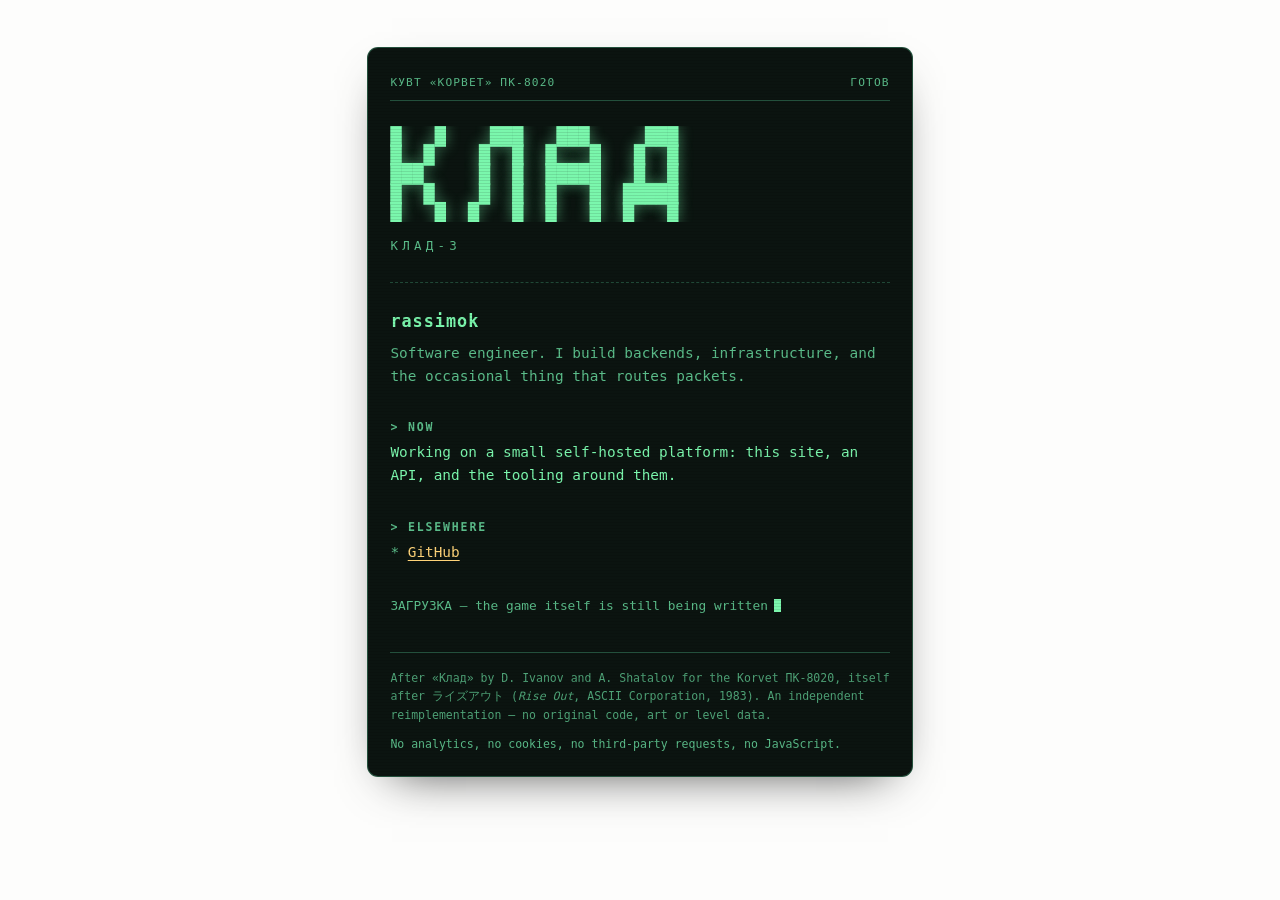
==== index.html @ 5eba55f1 "feat: render the landing page as a КЛАД-3 Korvet title screen The index becomes a Korvet CRT screen " ====
<!DOCTYPE html>
<html lang="en">
<head>
<meta charset="utf-8">
<meta name="viewport" content="width=device-width, initial-scale=1">
<title>rassimok</title>
<meta name="description" content="Personal site.">
<link rel="stylesheet" href="/style.css">
<link rel="icon" href="/favicon.svg" type="image/svg+xml">
</head>
<body>
<main class="crt">
  <div class="screen">

    <p class="statusline">
      <span lang="ru">КУВТ «КОРВЕТ» ПК-8020</span>
      <span lang="ru">ГОТОВ</span>
    </p>

    <pre class="wordmark" role="img" aria-label="КЛАД">
█   █    ███   ███     ███
█  █    █  █  █   █   █  █
███     █  █  █████   █  █
█  █    █  █  █   █  █████
█   █  █   █  █   █  █   █</pre>
    <p class="cartridge" lang="ru">КЛАД&#8209;3</p>

    <hr>

    <h1>rassimok</h1>
    <p class="lede">Software engineer. I build backends, infrastructure, and the occasional thing that routes packets.</p>

    <h2>Now</h2>
    <p>Working on a small self-hosted platform: this site, an API, and the tooling around them.</p>

    <h2>Elsewhere</h2>
    <ul class="links">
      <li><a href="https://github.com/rassimok-dev" rel="me noopener">GitHub</a></li>
    </ul>

    <p class="prompt"><span lang="ru">ЗАГРУЗКА</span> &mdash; the game itself is still being written<span class="caret" aria-hidden="true"></span></p>

    <footer>
      <p class="origin">After <span lang="ru">«Клад»</span> by D. Ivanov and
      A. Shatalov for the Korvet <span lang="ru">ПК-8020</span>, itself after
      <span lang="ja">ライズアウト</span> (<i>Rise Out</i>, ASCII Corporation,
      1983). An independent reimplementation &mdash; no original code, art or
      level data.</p>
      <p>No analytics, no cookies, no third-party requests, no JavaScript.</p>
    </footer>

  </div>
</main>
</body>
</html>
---- style.css ----
/* System font stack: zero font downloads, so nothing leaks to a font CDN.
   The Korvet's own ROM glyphs would need a self-hosted @font-face, which the
   CSP blocks outright -- there is no font-src, so it falls back to
   default-src 'none'. Block characters in the system monospace stack get the
   look without touching that header. */
:root {
  --bg: #fdfdfc;
  --fg: #23221f;
  --muted: #6b6862;
  --accent: #2f5d8a;
  --rule: #e3e1dc;
}
@media (prefers-color-scheme: dark) {
  :root {
    --bg: #16151a;
    --fg: #e8e6e1;
    --muted: #9a968e;
    --accent: #8fb4d9;
    --rule: #2b2a30;
  }
}

/* The screen itself is dark in both colour schemes. A CRT has no light mode,
   and a fixed palette is also what keeps the contrast ratios below provably
   AA rather than dependent on which theme the visitor happens to be in. */
:root {
  --crt-bg: #0b1410;
  --crt-fg: #7bf7ad;    /* 13.9:1 on --crt-bg */
  --crt-dim: #5bbd8a;   /*  8.1:1 on --crt-bg */
  --crt-hot: #ffd479;   /* 12.6:1 on --crt-bg */
  --crt-rule: #23503c;
  --mono: ui-monospace, SFMono-Regular, Menlo, Consolas, "DejaVu Sans Mono",
          "Liberation Mono", monospace;
}

* { box-sizing: border-box; }

body {
  margin: 0;
  padding: 3rem 1.25rem;
  background: var(--bg);
  color: var(--fg);
  font: 1rem/1.65 ui-sans-serif, system-ui, -apple-system, "Segoe UI", Roboto,
        "Helvetica Neue", Arial, sans-serif;
  -webkit-text-size-adjust: 100%;
}

.crt { max-width: 34rem; margin: 0 auto; }

.screen {
  position: relative;
  padding: 1.6rem 1.4rem 1.4rem;
  border-radius: 10px;
  background: var(--crt-bg);
  color: var(--crt-fg);
  font-family: var(--mono);
  font-size: .9rem;
  line-height: 1.6;
  box-shadow: 0 0 0 1px var(--crt-rule), 0 18px 48px -24px rgba(0, 0, 0, .8);
}

/* Scanlines. Kept faint on purpose: heavy enough to read as a CRT, light
   enough that it does not eat into the contrast ratios above. */
.screen::before {
  content: "";
  position: absolute;
  inset: 0;
  z-index: 1;
  pointer-events: none;
  border-radius: inherit;
  background: repeating-linear-gradient(
    to bottom,
    rgba(0, 0, 0, .10) 0 1px,
    rgba(0, 0, 0, 0) 1px 3px
  );
}

.statusline {
  display: flex;
  justify-content: space-between;
  gap: 1rem;
  margin: 0 0 1.6rem;
  padding-bottom: .5rem;
  border-bottom: 1px solid var(--crt-rule);
  color: var(--crt-dim);
  font-size: .7rem;
  letter-spacing: .1em;
}

.wordmark {
  margin: 0;
  overflow: hidden;
  color: var(--crt-fg);
  font-size: clamp(.55rem, 4.4vw, 1.15rem);
  line-height: 1.04;
  text-shadow: 0 0 14px rgba(123, 247, 173, .45);
}

.cartridge {
  margin: .9rem 0 0;
  color: var(--crt-dim);
  font-size: .78rem;
  letter-spacing: .34em;
}

hr {
  height: 0;
  margin: 1.6rem 0;
  border: 0;
  border-top: 1px dashed var(--crt-rule);
}

h1 {
  margin: 0 0 .4rem;
  font-size: 1.05rem;
  font-weight: 700;
  letter-spacing: .06em;
  text-transform: lowercase;
}

h2 {
  margin: 1.9rem 0 .3rem;
  color: var(--crt-dim);
  font-size: .72rem;
  font-weight: 600;
  letter-spacing: .16em;
  text-transform: uppercase;
}

h2::before { content: "> "; }

p { margin: 0 0 .9rem; }
.lede { margin: 0; color: var(--crt-dim); }

.links { margin: 0; padding: 0; list-style: none; }
.links li { margin-bottom: .2rem; }
.links li::before { content: "  * "; color: var(--crt-dim); }

a {
  color: var(--crt-hot);
  text-decoration-thickness: 1px;
  text-underline-offset: 3px;
}
a:hover { text-decoration-thickness: 2px; }

/* Visible keyboard focus: accessibility, and it costs nothing. */
a:focus-visible {
  outline: 2px solid var(--crt-hot);
  outline-offset: 3px;
  border-radius: 2px;
}

.prompt {
  margin: 2rem 0 0;
  color: var(--crt-dim);
  font-size: .8rem;
}

.caret {
  display: inline-block;
  width: .58em;
  height: 1.05em;
  margin-left: .45em;
  vertical-align: -.18em;
  background: var(--crt-fg);
  animation: blink 1.2s steps(1) infinite;
}

@keyframes blink { 50% { opacity: 0; } }

@media (prefers-reduced-motion: reduce) {
  .caret { animation: none; }
}

footer {
  margin-top: 2.2rem;
  padding-top: 1rem;
  border-top: 1px solid var(--crt-rule);
  color: var(--crt-dim);
  font-size: .72rem;
}
footer p { margin: 0; }
.origin { margin: 0 0 .7rem; opacity: .85; }
.origin i { font-style: italic; }
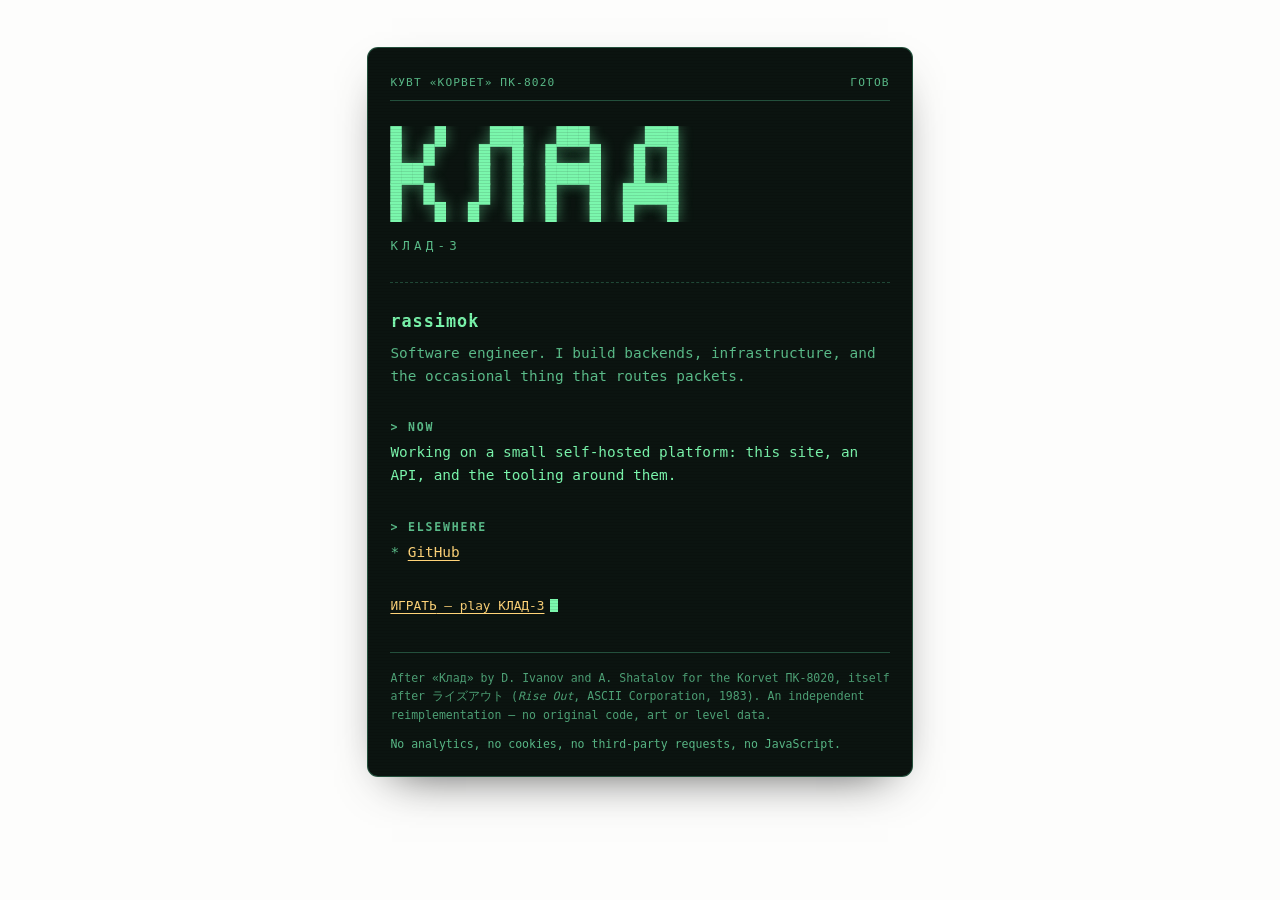
==== commit 6f0e7507: "feat(klad): playable КЛАД at /klad/ -- engine, renderer, shell, eight levels The PC build. Simulatio" ====
--- a/index.html
+++ b/index.html
@@ -38,7 +38,7 @@
       <li><a href="https://github.com/rassimok-dev" rel="me noopener">GitHub</a></li>
     </ul>
 
-    <p class="prompt"><span lang="ru">ЗАГРУЗКА</span> &mdash; the game itself is still being written<span class="caret" aria-hidden="true"></span></p>
+    <p class="prompt"><a href="/klad/"><span lang="ru">ИГРАТЬ</span> &mdash; play КЛАД-3</a><span class="caret" aria-hidden="true"></span></p>
 
     <footer>
       <p class="origin">After <span lang="ru">«Клад»</span> by D. Ivanov and
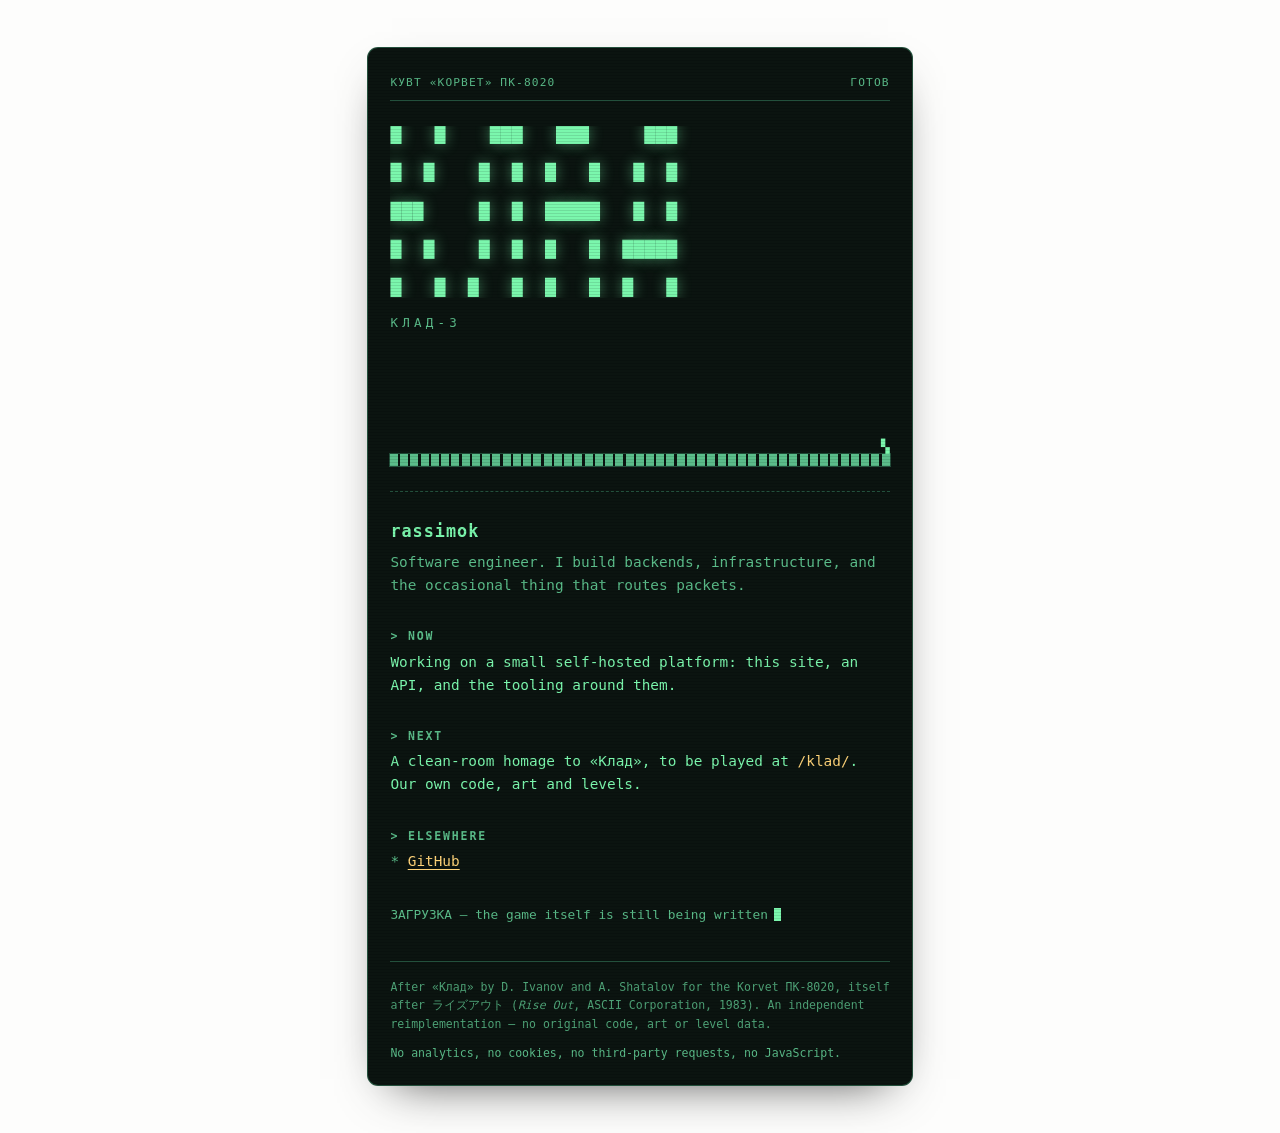
==== commit ae28629f: "feat: play the title screen as a looping CSS attract mode The tube powers on, the status line and wo" ====
--- a/index.html
+++ b/index.html
@@ -17,14 +17,23 @@
       <span lang="ru">ГОТОВ</span>
     </p>
 
-    <pre class="wordmark" role="img" aria-label="КЛАД">
-█   █    ███   ███     ███
-█  █    █  █  █   █   █  █
-███     █  █  █████   █  █
-█  █    █  █  █   █  █████
-█   █  █   █  █   █  █   █</pre>
+    <pre class="wordmark" role="img" aria-label="КЛАД"><span>█   █    ███   ███     ███</span>
+<span>█  █    █  █  █   █   █  █</span>
+<span>███     █  █  █████   █  █</span>
+<span>█  █    █  █  █   █  █████</span>
+<span>█   █  █   █  █   █  █   █</span></pre>
     <p class="cartridge" lang="ru">КЛАД&#8209;3</p>
 
+    <div class="reel" aria-hidden="true">
+      <p><span class="k">who</span>rassimok &middot; software engineer</p>
+      <p><span class="k">builds</span>backends, infrastructure, the odd thing that routes packets</p>
+      <p><span class="k">now</span>a small self-hosted platform: this site, an API, the tooling around them</p>
+      <p><span class="k">next</span><span lang="ru">КЛАД</span> reborn &mdash; a clean-room homage, playable at /klad/</p>
+      <p><span class="k">rules</span>no analytics &middot; no cookies &middot; no third parties &middot; no JavaScript</p>
+    </div>
+    <p class="bar" aria-hidden="true"><span class="run"></span><span class="fill"></span></p>
+
+    <div class="copy">
     <hr>
 
     <h1>rassimok</h1>
@@ -33,12 +42,15 @@
     <h2>Now</h2>
     <p>Working on a small self-hosted platform: this site, an API, and the tooling around them.</p>
 
+    <h2>Next</h2>
+    <p>A clean-room homage to <span lang="ru">«Клад»</span>, to be played at <code>/klad/</code>. Our own code, art and levels.</p>
+
     <h2>Elsewhere</h2>
     <ul class="links">
       <li><a href="https://github.com/rassimok-dev" rel="me noopener">GitHub</a></li>
     </ul>
 
-    <p class="prompt"><a href="/klad/"><span lang="ru">ИГРАТЬ</span> &mdash; play КЛАД-3</a><span class="caret" aria-hidden="true"></span></p>
+    <p class="prompt"><span lang="ru">ЗАГРУЗКА</span> &mdash; the game itself is still being written<span class="caret" aria-hidden="true"></span></p>
 
     <footer>
       <p class="origin">After <span lang="ru">«Клад»</span> by D. Ivanov and
@@ -48,6 +60,7 @@
       level data.</p>
       <p>No analytics, no cookies, no third-party requests, no JavaScript.</p>
     </footer>
+    </div>
 
   </div>
 </main>
--- a/style.css
+++ b/style.css
@@ -168,9 +168,6 @@
 
 @keyframes blink { 50% { opacity: 0; } }
 
-@media (prefers-reduced-motion: reduce) {
-  .caret { animation: none; }
-}
 
 footer {
   margin-top: 2.2rem;
@@ -182,3 +179,124 @@
 footer p { margin: 0; }
 .origin { margin: 0 0 .7rem; opacity: .85; }
 .origin i { font-style: italic; }
+
+.wordmark span { display: block; }
+
+code { font: inherit; color: var(--crt-hot); }
+
+/* ---- Attract mode ----------------------------------------------------------
+   The "video" is CSS: every element's *base* style is its final, resting
+   state, and each @keyframes only supplies the starting frame. So if
+   animations are off, unsupported, or reduced, the page is simply there,
+   complete. steps() does the frame-by-frame look; nothing is ever hidden
+   from assistive tech, because the reel is decorative and the same facts
+   live in the copy below it. */
+
+/* 1. Power-on: the tube expands from a line and overshoots in brightness. */
+.screen { animation: power-on .55s cubic-bezier(.2, .8, .2, 1) both; }
+@keyframes power-on {
+  from { transform: scaleY(.004); filter: brightness(3); }
+  55%  { transform: none; filter: brightness(1.7); }
+}
+
+/* 2. Status line scans in, left field then right. */
+.statusline span { animation: wipe .55s steps(18, end) .5s both; }
+.statusline span + span { animation-delay: .95s; }
+@keyframes wipe { from { clip-path: inset(0 100% 0 0); } }
+
+/* 3. Wordmark draws row by row, then its glow settles. */
+.wordmark span { animation: wipe .5s steps(26, end) 1.3s both; }
+.wordmark span:nth-child(2) { animation-delay: 1.45s; }
+.wordmark span:nth-child(3) { animation-delay: 1.6s; }
+.wordmark span:nth-child(4) { animation-delay: 1.75s; }
+.wordmark span:nth-child(5) { animation-delay: 1.9s; }
+.wordmark { animation: glow 1s ease-out 2.3s both; }
+@keyframes glow {
+  from { text-shadow: 0 0 28px rgba(123, 247, 173, 1), 0 0 6px rgba(123, 247, 173, .9); }
+}
+
+/* 4. Cartridge label fades in as its tracking settles. */
+.cartridge { animation: settle .8s ease-out 2.5s both; }
+@keyframes settle { from { opacity: 0; letter-spacing: .8em; } }
+
+/* 5. The copy below the rule rises in last. */
+.copy { animation: rise .7s ease-out 3.2s both; }
+@keyframes rise { from { opacity: 0; transform: translateY(8px); } }
+
+/* 6. The reel: five title cards, 4 s each, looping for as long as the page
+   is open. Each card types in (stepped clip-path), holds, cuts to black.
+   The deck is one 20 s cycle; a card's delay is its slot in the cycle. */
+.reel {
+  position: relative;
+  height: 6.4rem;
+  margin: 1.4rem 0 .6rem;
+}
+@media (min-width: 30rem) { .reel { height: 4.6rem; } }
+.reel p {
+  position: absolute;
+  inset: 0 auto auto 0;
+  margin: 0;
+  opacity: 0;
+  animation: card 20s linear 3.2s infinite both;
+}
+.reel p:nth-child(2) { animation-delay: 7.2s; }
+.reel p:nth-child(3) { animation-delay: 11.2s; }
+.reel p:nth-child(4) { animation-delay: 15.2s; }
+.reel p:nth-child(5) { animation-delay: 19.2s; }
+.k {
+  display: block;
+  color: var(--crt-dim);
+  font-size: .72rem;
+  font-weight: 600;
+  letter-spacing: .16em;
+  text-transform: uppercase;
+}
+.k::before { content: "> "; }
+@keyframes card {
+  0%        { opacity: 1; clip-path: inset(0 100% 0 0); animation-timing-function: steps(30, end); }
+  6%        { clip-path: inset(0 0 0 0); }
+  19.5%     { opacity: 1; clip-path: inset(0 0 0 0); }
+  20%, 100% { opacity: 0; clip-path: inset(0 100% 0 0); }
+}
+
+/* 7. Progress bar: one full fill per cycle of the deck, so it doubles as
+   the reel's position indicator. The runner above it is the only sprite:
+   a half-block flipped every third of a second reads as a stride. */
+.bar {
+  position: relative;
+  height: .7rem;
+  margin: 1.6rem 0 0;
+  box-shadow: 0 0 0 1px var(--crt-rule);
+  animation: rise .5s ease-out 3.2s both;
+}
+.fill {
+  position: absolute;
+  inset: 0 auto 0 0;
+  width: 100%;
+  background: repeating-linear-gradient(
+    to right, var(--crt-dim) 0 .5rem, transparent .5rem .64rem);
+  animation: fill 20s steps(32, end) 3.2s infinite both;
+}
+@keyframes fill { from { width: 0; } }
+.run {
+  position: absolute;
+  bottom: .7rem;
+  left: 0;
+  width: 1ch;
+  line-height: 1;
+  color: var(--crt-fg);
+  animation: trot 20s steps(40, end) 3.2s infinite both,
+             gait .32s steps(1) infinite;
+}
+.run::before { content: "▚"; }
+@keyframes trot { from { left: 0; } to { left: calc(100% - 1ch); } }
+@keyframes gait { 50% { transform: scaleX(-1); } }
+
+/* Reduced motion: no animation at all. Base styles are the final frame, so
+   the only extra work is laying the reel out as a static list. */
+@media (prefers-reduced-motion: reduce) {
+  *, ::before, ::after { animation: none !important; }
+  .reel, .reel p { position: static; height: auto; opacity: 1; }
+  .reel p { margin-bottom: .7rem; }
+  .run { display: none; }
+}
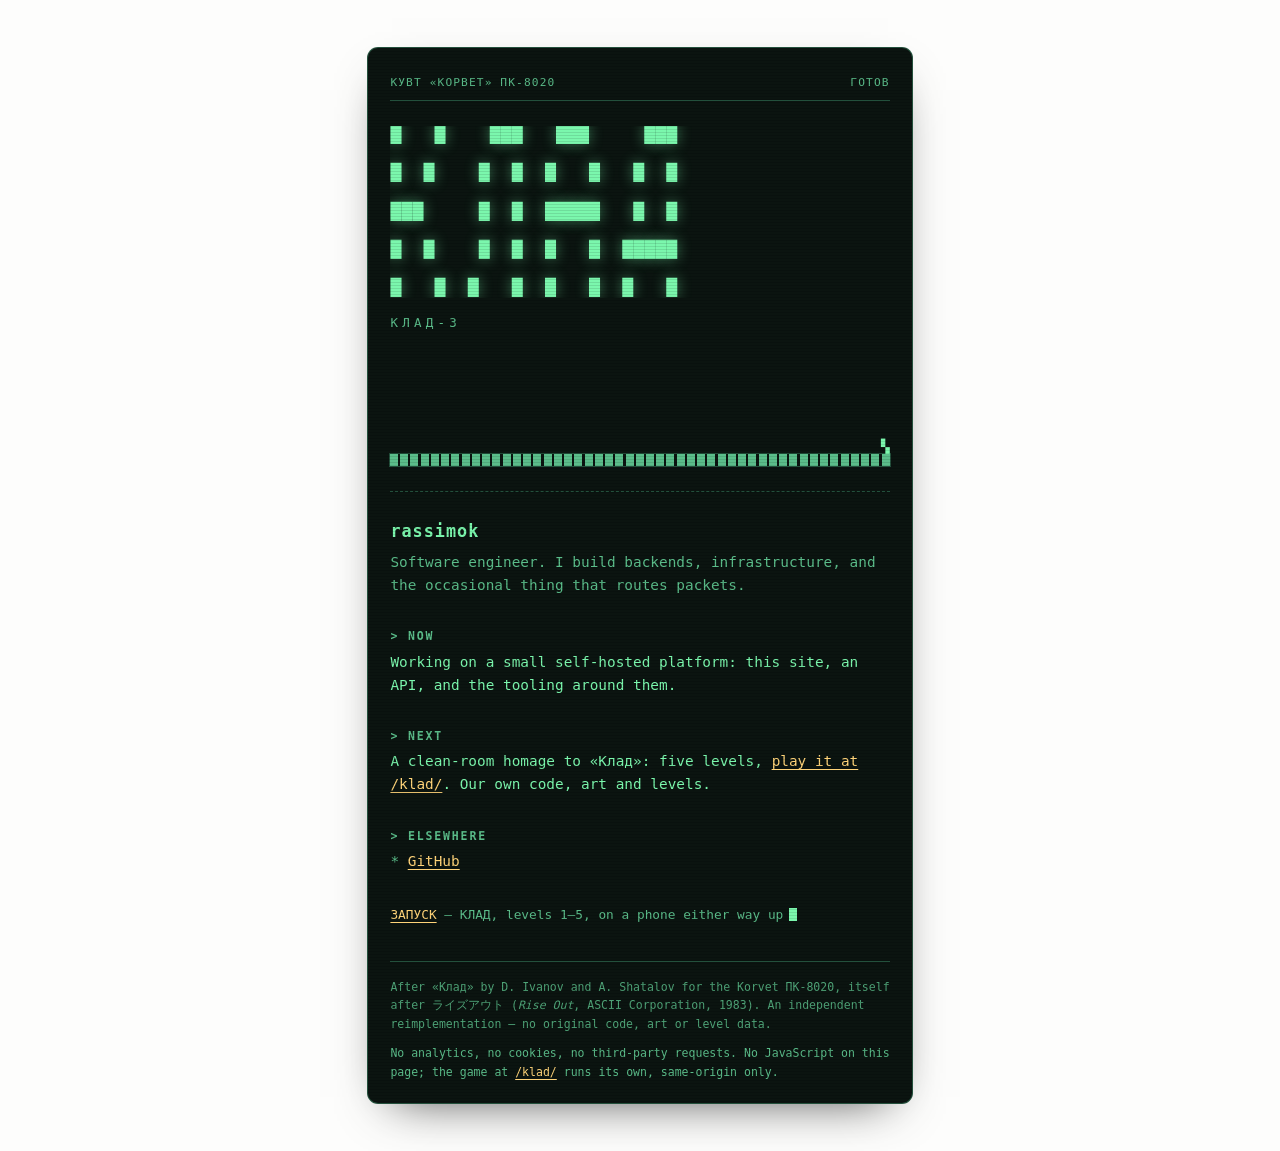
==== commit 8b793ad4: "feat: add КЛАД, five playable levels at /klad/ A clean-room homage to the Korvet «Клад» (itself a Ri" ====
--- a/index.html
+++ b/index.html
@@ -43,14 +43,14 @@
     <p>Working on a small self-hosted platform: this site, an API, and the tooling around them.</p>
 
     <h2>Next</h2>
-    <p>A clean-room homage to <span lang="ru">«Клад»</span>, to be played at <code>/klad/</code>. Our own code, art and levels.</p>
+    <p>A clean-room homage to <span lang="ru">«Клад»</span>: five levels, <a href="/klad/">play it at /klad/</a>. Our own code, art and levels.</p>
 
     <h2>Elsewhere</h2>
     <ul class="links">
       <li><a href="https://github.com/rassimok-dev" rel="me noopener">GitHub</a></li>
     </ul>
 
-    <p class="prompt"><span lang="ru">ЗАГРУЗКА</span> &mdash; the game itself is still being written<span class="caret" aria-hidden="true"></span></p>
+    <p class="prompt"><a href="/klad/" lang="ru">ЗАПУСК</a> &mdash; КЛАД, levels 1&ndash;5, on a phone either way up<span class="caret" aria-hidden="true"></span></p>
 
     <footer>
       <p class="origin">After <span lang="ru">«Клад»</span> by D. Ivanov and
@@ -58,7 +58,8 @@
       <span lang="ja">ライズアウト</span> (<i>Rise Out</i>, ASCII Corporation,
       1983). An independent reimplementation &mdash; no original code, art or
       level data.</p>
-      <p>No analytics, no cookies, no third-party requests, no JavaScript.</p>
+      <p>No analytics, no cookies, no third-party requests. No JavaScript on
+      this page; the game at <a href="/klad/">/klad/</a> runs its own, same-origin only.</p>
     </footer>
     </div>
 
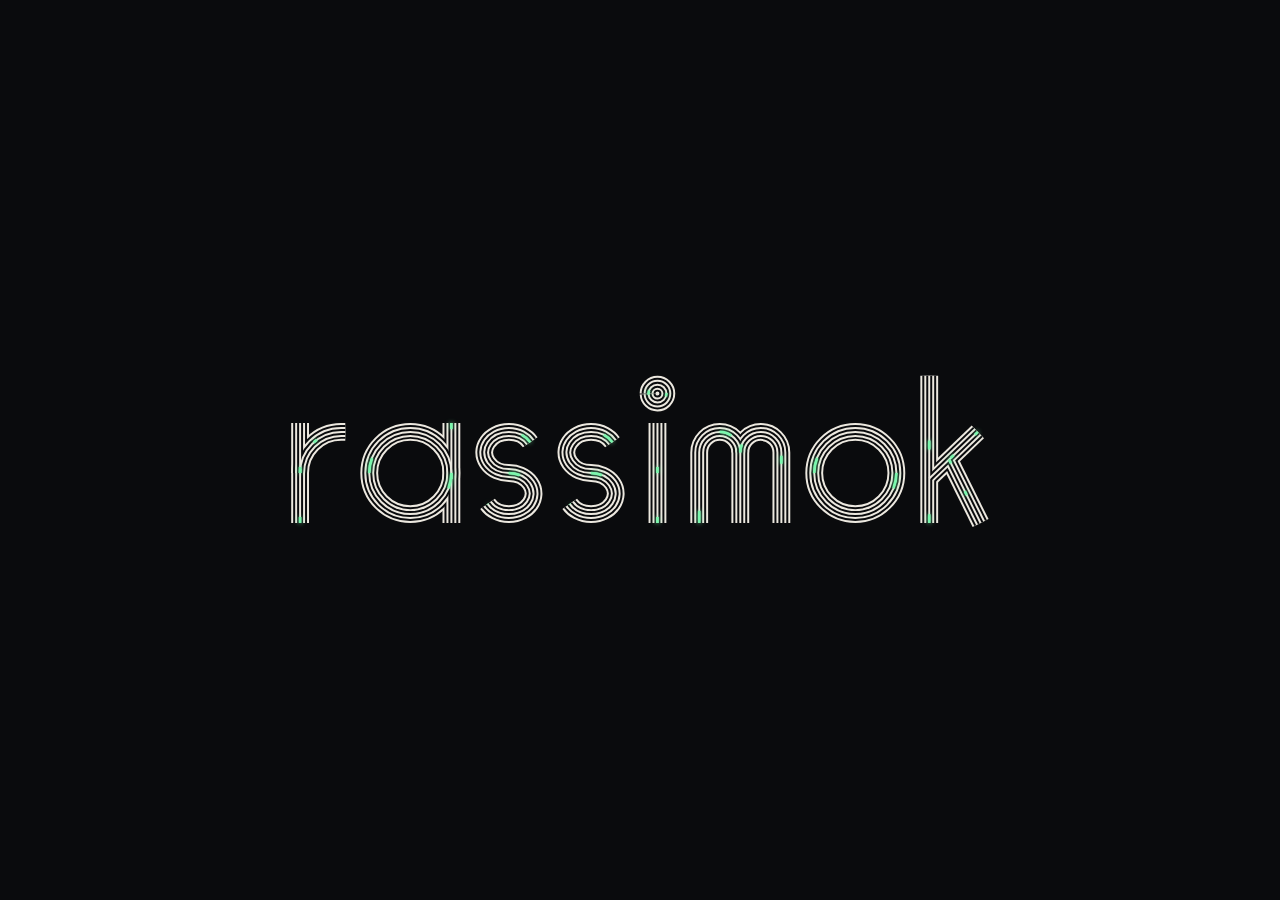
==== commit 95ac6ff1: "feat: one-word animated start page, and harden the site The start page is now just "rassimok": a fiv" ====
--- a/index.html
+++ b/index.html
@@ -3,67 +3,117 @@
 <head>
 <meta charset="utf-8">
 <meta name="viewport" content="width=device-width, initial-scale=1">
+<meta name="color-scheme" content="dark">
+<meta name="theme-color" content="#0a0b0d">
 <title>rassimok</title>
-<meta name="description" content="Personal site.">
+<meta name="description" content="rassimok: software engineer. Backends, infrastructure, and the occasional thing that routes packets.">
 <link rel="stylesheet" href="/style.css">
 <link rel="icon" href="/favicon.svg" type="image/svg+xml">
 </head>
-<body>
-<main class="crt">
-  <div class="screen">
-
-    <p class="statusline">
-      <span lang="ru">КУВТ «КОРВЕТ» ПК-8020</span>
-      <span lang="ru">ГОТОВ</span>
-    </p>
-
-    <pre class="wordmark" role="img" aria-label="КЛАД"><span>█   █    ███   ███     ███</span>
-<span>█  █    █  █  █   █   █  █</span>
-<span>███     █  █  █████   █  █</span>
-<span>█  █    █  █  █   █  █████</span>
-<span>█   █  █   █  █   █  █   █</span></pre>
-    <p class="cartridge" lang="ru">КЛАД&#8209;3</p>
-
-    <div class="reel" aria-hidden="true">
-      <p><span class="k">who</span>rassimok &middot; software engineer</p>
-      <p><span class="k">builds</span>backends, infrastructure, the odd thing that routes packets</p>
-      <p><span class="k">now</span>a small self-hosted platform: this site, an API, the tooling around them</p>
-      <p><span class="k">next</span><span lang="ru">КЛАД</span> reborn &mdash; a clean-room homage, playable at /klad/</p>
-      <p><span class="k">rules</span>no analytics &middot; no cookies &middot; no third parties &middot; no JavaScript</p>
-    </div>
-    <p class="bar" aria-hidden="true"><span class="run"></span><span class="fill"></span></p>
-
-    <div class="copy">
-    <hr>
-
-    <h1>rassimok</h1>
-    <p class="lede">Software engineer. I build backends, infrastructure, and the occasional thing that routes packets.</p>
-
-    <h2>Now</h2>
-    <p>Working on a small self-hosted platform: this site, an API, and the tooling around them.</p>
-
-    <h2>Next</h2>
-    <p>A clean-room homage to <span lang="ru">«Клад»</span>: five levels, <a href="/klad/">play it at /klad/</a>. Our own code, art and levels.</p>
-
-    <h2>Elsewhere</h2>
-    <ul class="links">
-      <li><a href="https://github.com/rassimok-dev" rel="me noopener">GitHub</a></li>
-    </ul>
-
-    <p class="prompt"><a href="/klad/" lang="ru">ЗАПУСК</a> &mdash; КЛАД, levels 1&ndash;5, on a phone either way up<span class="caret" aria-hidden="true"></span></p>
-
-    <footer>
-      <p class="origin">After <span lang="ru">«Клад»</span> by D. Ivanov and
-      A. Shatalov for the Korvet <span lang="ru">ПК-8020</span>, itself after
-      <span lang="ja">ライズアウト</span> (<i>Rise Out</i>, ASCII Corporation,
-      1983). An independent reimplementation &mdash; no original code, art or
-      level data.</p>
-      <p>No analytics, no cookies, no third-party requests. No JavaScript on
-      this page; the game at <a href="/klad/">/klad/</a> runs its own, same-origin only.</p>
-    </footer>
-    </div>
-
-  </div>
+<!-- Generated by tools/wordmark.py. Edit the generator, not this file. -->
+<body class="splash">
+<main>
+<h1><a class="mark" href="/about/"><span class="sr">rassimok</span>
+<svg class="word" viewBox="-14 -14 537.5 134.5" aria-hidden="true" focusable="false">
+<g class="ink l0">
+<path class="g1" transform="translate(0 0)" d="M6.5 106.5V33.5" pathLength="1"/>
+<path class="g1" transform="translate(0 0)" d="M6.5 70A30 30 0 0 1 36.5 40h3" pathLength="1"/>
+<path class="g2" transform="translate(50.5 0)" d="M6.5 70a30 30 0 1 1 60 0a30 30 0 1 1 -60 0" pathLength="1"/>
+<path class="g2" transform="translate(50.5 0)" d="M66.5 33.5V106.5" pathLength="1"/>
+<path class="g3" transform="translate(134.5 0)" d="M40.09 47.5A18 15 0 1 0 24.5 70A18 15 0 1 1 8.91 92.5" pathLength="1"/>
+<path class="g4" transform="translate(194.5 0)" d="M40.09 47.5A18 15 0 1 0 24.5 70A18 15 0 1 1 8.91 92.5" pathLength="1"/>
+<path class="g5" transform="translate(254.5 0)" d="M13 106.5V33.5" pathLength="1"/>
+<path class="g5" transform="translate(254.5 0)" d="M6.5 12a6.5 6.5 0 1 1 13 0a6.5 6.5 0 1 1 -13 0" pathLength="1"/>
+<path class="g6" transform="translate(291.5 0)" d="M6.5 106.5V55A15 15 0 0 1 36.5 55V106.5" pathLength="1"/>
+<path class="g6" transform="translate(291.5 0)" d="M36.5 55A15 15 0 0 1 66.5 55V106.5" pathLength="1"/>
+<path class="g7" transform="translate(375.5 0)" d="M6.5 70a30 30 0 1 1 60 0a30 30 0 1 1 -60 0" pathLength="1"/>
+<path class="g8" transform="translate(459.5 0)" d="M6.5 106.5V-1" pathLength="1"/>
+<path class="g8" transform="translate(459.5 0)" d="M42 40L6.5 74" pathLength="1"/>
+<path class="g8" transform="translate(459.5 0)" d="M21 60.1L44 106.5" pathLength="1"/>
+</g>
+<g class="ink l1">
+<path class="g1" transform="translate(0 0)" d="M6.5 106.5V33.5" pathLength="1"/>
+<path class="g1" transform="translate(0 0)" d="M6.5 70A30 30 0 0 1 36.5 40h3" pathLength="1"/>
+<path class="g2" transform="translate(50.5 0)" d="M6.5 70a30 30 0 1 1 60 0a30 30 0 1 1 -60 0" pathLength="1"/>
+<path class="g2" transform="translate(50.5 0)" d="M66.5 33.5V106.5" pathLength="1"/>
+<path class="g3" transform="translate(134.5 0)" d="M40.09 47.5A18 15 0 1 0 24.5 70A18 15 0 1 1 8.91 92.5" pathLength="1"/>
+<path class="g4" transform="translate(194.5 0)" d="M40.09 47.5A18 15 0 1 0 24.5 70A18 15 0 1 1 8.91 92.5" pathLength="1"/>
+<path class="g5" transform="translate(254.5 0)" d="M13 106.5V33.5" pathLength="1"/>
+<path class="g5" transform="translate(254.5 0)" d="M6.5 12a6.5 6.5 0 1 1 13 0a6.5 6.5 0 1 1 -13 0" pathLength="1"/>
+<path class="g6" transform="translate(291.5 0)" d="M6.5 106.5V55A15 15 0 0 1 36.5 55V106.5" pathLength="1"/>
+<path class="g6" transform="translate(291.5 0)" d="M36.5 55A15 15 0 0 1 66.5 55V106.5" pathLength="1"/>
+<path class="g7" transform="translate(375.5 0)" d="M6.5 70a30 30 0 1 1 60 0a30 30 0 1 1 -60 0" pathLength="1"/>
+<path class="g8" transform="translate(459.5 0)" d="M6.5 106.5V-1" pathLength="1"/>
+<path class="g8" transform="translate(459.5 0)" d="M42 40L6.5 74" pathLength="1"/>
+<path class="g8" transform="translate(459.5 0)" d="M21 60.1L44 106.5" pathLength="1"/>
+</g>
+<g class="ink l2">
+<path class="g1" transform="translate(0 0)" d="M6.5 106.5V33.5" pathLength="1"/>
+<path class="g1" transform="translate(0 0)" d="M6.5 70A30 30 0 0 1 36.5 40h3" pathLength="1"/>
+<path class="g2" transform="translate(50.5 0)" d="M6.5 70a30 30 0 1 1 60 0a30 30 0 1 1 -60 0" pathLength="1"/>
+<path class="g2" transform="translate(50.5 0)" d="M66.5 33.5V106.5" pathLength="1"/>
+<path class="g3" transform="translate(134.5 0)" d="M40.09 47.5A18 15 0 1 0 24.5 70A18 15 0 1 1 8.91 92.5" pathLength="1"/>
+<path class="g4" transform="translate(194.5 0)" d="M40.09 47.5A18 15 0 1 0 24.5 70A18 15 0 1 1 8.91 92.5" pathLength="1"/>
+<path class="g5" transform="translate(254.5 0)" d="M13 106.5V33.5" pathLength="1"/>
+<path class="g5" transform="translate(254.5 0)" d="M6.5 12a6.5 6.5 0 1 1 13 0a6.5 6.5 0 1 1 -13 0" pathLength="1"/>
+<path class="g6" transform="translate(291.5 0)" d="M6.5 106.5V55A15 15 0 0 1 36.5 55V106.5" pathLength="1"/>
+<path class="g6" transform="translate(291.5 0)" d="M36.5 55A15 15 0 0 1 66.5 55V106.5" pathLength="1"/>
+<path class="g7" transform="translate(375.5 0)" d="M6.5 70a30 30 0 1 1 60 0a30 30 0 1 1 -60 0" pathLength="1"/>
+<path class="g8" transform="translate(459.5 0)" d="M6.5 106.5V-1" pathLength="1"/>
+<path class="g8" transform="translate(459.5 0)" d="M42 40L6.5 74" pathLength="1"/>
+<path class="g8" transform="translate(459.5 0)" d="M21 60.1L44 106.5" pathLength="1"/>
+</g>
+<g class="ink l3">
+<path class="g1" transform="translate(0 0)" d="M6.5 106.5V33.5" pathLength="1"/>
+<path class="g1" transform="translate(0 0)" d="M6.5 70A30 30 0 0 1 36.5 40h3" pathLength="1"/>
+<path class="g2" transform="translate(50.5 0)" d="M6.5 70a30 30 0 1 1 60 0a30 30 0 1 1 -60 0" pathLength="1"/>
+<path class="g2" transform="translate(50.5 0)" d="M66.5 33.5V106.5" pathLength="1"/>
+<path class="g3" transform="translate(134.5 0)" d="M40.09 47.5A18 15 0 1 0 24.5 70A18 15 0 1 1 8.91 92.5" pathLength="1"/>
+<path class="g4" transform="translate(194.5 0)" d="M40.09 47.5A18 15 0 1 0 24.5 70A18 15 0 1 1 8.91 92.5" pathLength="1"/>
+<path class="g5" transform="translate(254.5 0)" d="M13 106.5V33.5" pathLength="1"/>
+<path class="g5" transform="translate(254.5 0)" d="M6.5 12a6.5 6.5 0 1 1 13 0a6.5 6.5 0 1 1 -13 0" pathLength="1"/>
+<path class="g6" transform="translate(291.5 0)" d="M6.5 106.5V55A15 15 0 0 1 36.5 55V106.5" pathLength="1"/>
+<path class="g6" transform="translate(291.5 0)" d="M36.5 55A15 15 0 0 1 66.5 55V106.5" pathLength="1"/>
+<path class="g7" transform="translate(375.5 0)" d="M6.5 70a30 30 0 1 1 60 0a30 30 0 1 1 -60 0" pathLength="1"/>
+<path class="g8" transform="translate(459.5 0)" d="M6.5 106.5V-1" pathLength="1"/>
+<path class="g8" transform="translate(459.5 0)" d="M42 40L6.5 74" pathLength="1"/>
+<path class="g8" transform="translate(459.5 0)" d="M21 60.1L44 106.5" pathLength="1"/>
+</g>
+<g class="ink l4">
+<path class="g1" transform="translate(0 0)" d="M6.5 106.5V33.5" pathLength="1"/>
+<path class="g1" transform="translate(0 0)" d="M6.5 70A30 30 0 0 1 36.5 40h3" pathLength="1"/>
+<path class="g2" transform="translate(50.5 0)" d="M6.5 70a30 30 0 1 1 60 0a30 30 0 1 1 -60 0" pathLength="1"/>
+<path class="g2" transform="translate(50.5 0)" d="M66.5 33.5V106.5" pathLength="1"/>
+<path class="g3" transform="translate(134.5 0)" d="M40.09 47.5A18 15 0 1 0 24.5 70A18 15 0 1 1 8.91 92.5" pathLength="1"/>
+<path class="g4" transform="translate(194.5 0)" d="M40.09 47.5A18 15 0 1 0 24.5 70A18 15 0 1 1 8.91 92.5" pathLength="1"/>
+<path class="g5" transform="translate(254.5 0)" d="M13 106.5V33.5" pathLength="1"/>
+<path class="g5" transform="translate(254.5 0)" d="M6.5 12a6.5 6.5 0 1 1 13 0a6.5 6.5 0 1 1 -13 0" pathLength="1"/>
+<path class="g6" transform="translate(291.5 0)" d="M6.5 106.5V55A15 15 0 0 1 36.5 55V106.5" pathLength="1"/>
+<path class="g6" transform="translate(291.5 0)" d="M36.5 55A15 15 0 0 1 66.5 55V106.5" pathLength="1"/>
+<path class="g7" transform="translate(375.5 0)" d="M6.5 70a30 30 0 1 1 60 0a30 30 0 1 1 -60 0" pathLength="1"/>
+<path class="g8" transform="translate(459.5 0)" d="M6.5 106.5V-1" pathLength="1"/>
+<path class="g8" transform="translate(459.5 0)" d="M42 40L6.5 74" pathLength="1"/>
+<path class="g8" transform="translate(459.5 0)" d="M21 60.1L44 106.5" pathLength="1"/>
+</g>
+<g class="pk">
+<path class="g1" transform="translate(0 0)" d="M6.5 106.5V33.5" pathLength="1"/>
+<path class="g1" transform="translate(0 0)" d="M6.5 70A30 30 0 0 1 36.5 40h3" pathLength="1"/>
+<path class="g2" transform="translate(50.5 0)" d="M6.5 70a30 30 0 1 1 60 0a30 30 0 1 1 -60 0" pathLength="1"/>
+<path class="g2" transform="translate(50.5 0)" d="M66.5 33.5V106.5" pathLength="1"/>
+<path class="g3" transform="translate(134.5 0)" d="M40.09 47.5A18 15 0 1 0 24.5 70A18 15 0 1 1 8.91 92.5" pathLength="1"/>
+<path class="g4" transform="translate(194.5 0)" d="M40.09 47.5A18 15 0 1 0 24.5 70A18 15 0 1 1 8.91 92.5" pathLength="1"/>
+<path class="g5" transform="translate(254.5 0)" d="M13 106.5V33.5" pathLength="1"/>
+<path class="g5" transform="translate(254.5 0)" d="M6.5 12a6.5 6.5 0 1 1 13 0a6.5 6.5 0 1 1 -13 0" pathLength="1"/>
+<path class="g6" transform="translate(291.5 0)" d="M6.5 106.5V55A15 15 0 0 1 36.5 55V106.5" pathLength="1"/>
+<path class="g6" transform="translate(291.5 0)" d="M36.5 55A15 15 0 0 1 66.5 55V106.5" pathLength="1"/>
+<path class="g7" transform="translate(375.5 0)" d="M6.5 70a30 30 0 1 1 60 0a30 30 0 1 1 -60 0" pathLength="1"/>
+<path class="g8" transform="translate(459.5 0)" d="M6.5 106.5V-1" pathLength="1"/>
+<path class="g8" transform="translate(459.5 0)" d="M42 40L6.5 74" pathLength="1"/>
+<path class="g8" transform="translate(459.5 0)" d="M21 60.1L44 106.5" pathLength="1"/>
+</g>
+<circle class="ping" cx="267.5" cy="12" r="13"/>
+</svg>
+</a></h1>
 </main>
 </body>
 </html>
--- a/style.css
+++ b/style.css
@@ -300,3 +300,96 @@
   .reel p { margin-bottom: .7rem; }
   .run { display: none; }
 }
+
+/* ---- Start page ------------------------------------------------------------
+   One word on a dark field. The letters are five parallel strands (see
+   tools/wordmark.py): ink and background stroked alternately over the same
+   centre line. Base styles are the final frame; keyframes supply only the
+   start, so with animation off or reduced the word is simply there. */
+.splash {
+  --void: #0a0b0d;
+  --ink: #ece8df;        /* 16.6:1 on --void */
+  --signal: #7bf7ad;     /* 14.5:1 on --void: the same phosphor as the CRT */
+  display: grid;
+  min-height: 100vh;
+  min-height: 100dvh;
+  margin: 0;
+  padding: 1.25rem;
+  place-items: center;
+  background: var(--void);
+  color: var(--ink);
+  color-scheme: dark;
+}
+.splash h1 { margin: 0; width: min(88vw, 46rem); }
+.sr {
+  position: absolute;
+  width: 1px;
+  height: 1px;
+  overflow: hidden;
+  clip-path: inset(50%);
+  white-space: nowrap;
+}
+.mark { display: block; border-radius: 6px; color: inherit; }
+.mark:focus-visible { outline: 2px solid var(--signal); outline-offset: 10px; }
+.word { display: block; width: 100%; height: auto; overflow: visible; }
+.word path, .word circle { fill: none; stroke-linecap: butt; stroke-linejoin: miter; }
+
+.l0, .l2, .l4 { stroke: var(--ink); transition: stroke .3s; }
+.l1, .l3 { stroke: var(--void); }
+.l0 { stroke-width: 13px; }
+.l1 { stroke-width: 10.111px; }
+.l2 { stroke-width: 7.222px; }
+.l3 { stroke-width: 4.333px; }
+.l4 { stroke-width: 1.444px; }
+.mark:hover .l0, .mark:hover .l2, .mark:hover .l4 { stroke: #fff; }
+
+/* 1. Each glyph writes itself in, strands together, one after another. */
+.ink path {
+  stroke-dasharray: 1.01 1.01;
+  animation: draw 1.1s cubic-bezier(.65, 0, .25, 1) both;
+}
+@keyframes draw { from { stroke-dashoffset: 1.01; } to { stroke-dashoffset: 0; } }
+.ink .g2 { animation-delay: .11s; }
+.ink .g3 { animation-delay: .22s; }
+.ink .g4 { animation-delay: .33s; }
+.ink .g5 { animation-delay: .44s; }
+.ink .g6 { animation-delay: .55s; }
+.ink .g7 { animation-delay: .66s; }
+.ink .g8 { animation-delay: .77s; }
+
+/* 2. Packets: short phosphor dashes riding the centre strand for as long as
+   the page is open. Each glyph runs at its own period so they never sync. */
+.pk {
+  stroke: var(--signal);
+  stroke-width: 2px;
+  filter: drop-shadow(0 0 2px var(--signal));
+  animation: appear .8s ease-out 1.9s both;
+}
+.pk path { stroke-dasharray: .06 .44; animation: run 3.2s linear 1.9s infinite; }
+.pk .g2 { animation-duration: 4.1s; }
+.pk .g3 { animation-duration: 2.7s; }
+.pk .g4 { animation-duration: 3.6s; animation-direction: reverse; }
+.pk .g5 { animation-duration: 2.3s; }
+.pk .g6 { animation-duration: 4.6s; animation-direction: reverse; }
+.pk .g7 { animation-duration: 3.9s; }
+.pk .g8 { animation-duration: 2.9s; animation-direction: reverse; }
+@keyframes run { to { stroke-dashoffset: -1; } }
+@keyframes appear { from { opacity: 0; } }
+
+/* 3. The dot of the i is a network node, and it pings. */
+.ping {
+  stroke: var(--signal);
+  stroke-width: 1.444px;
+  opacity: 0;
+  transform-box: fill-box;
+  transform-origin: center;
+  animation: ping 2.6s cubic-bezier(.2, .6, .3, 1) 2.2s infinite;
+}
+@keyframes ping {
+  from { opacity: .9; transform: scale(.7); }
+  to   { opacity: 0;  transform: scale(2.8); }
+}
+
+@media (prefers-reduced-motion: reduce) {
+  .pk, .ping { display: none; }
+}
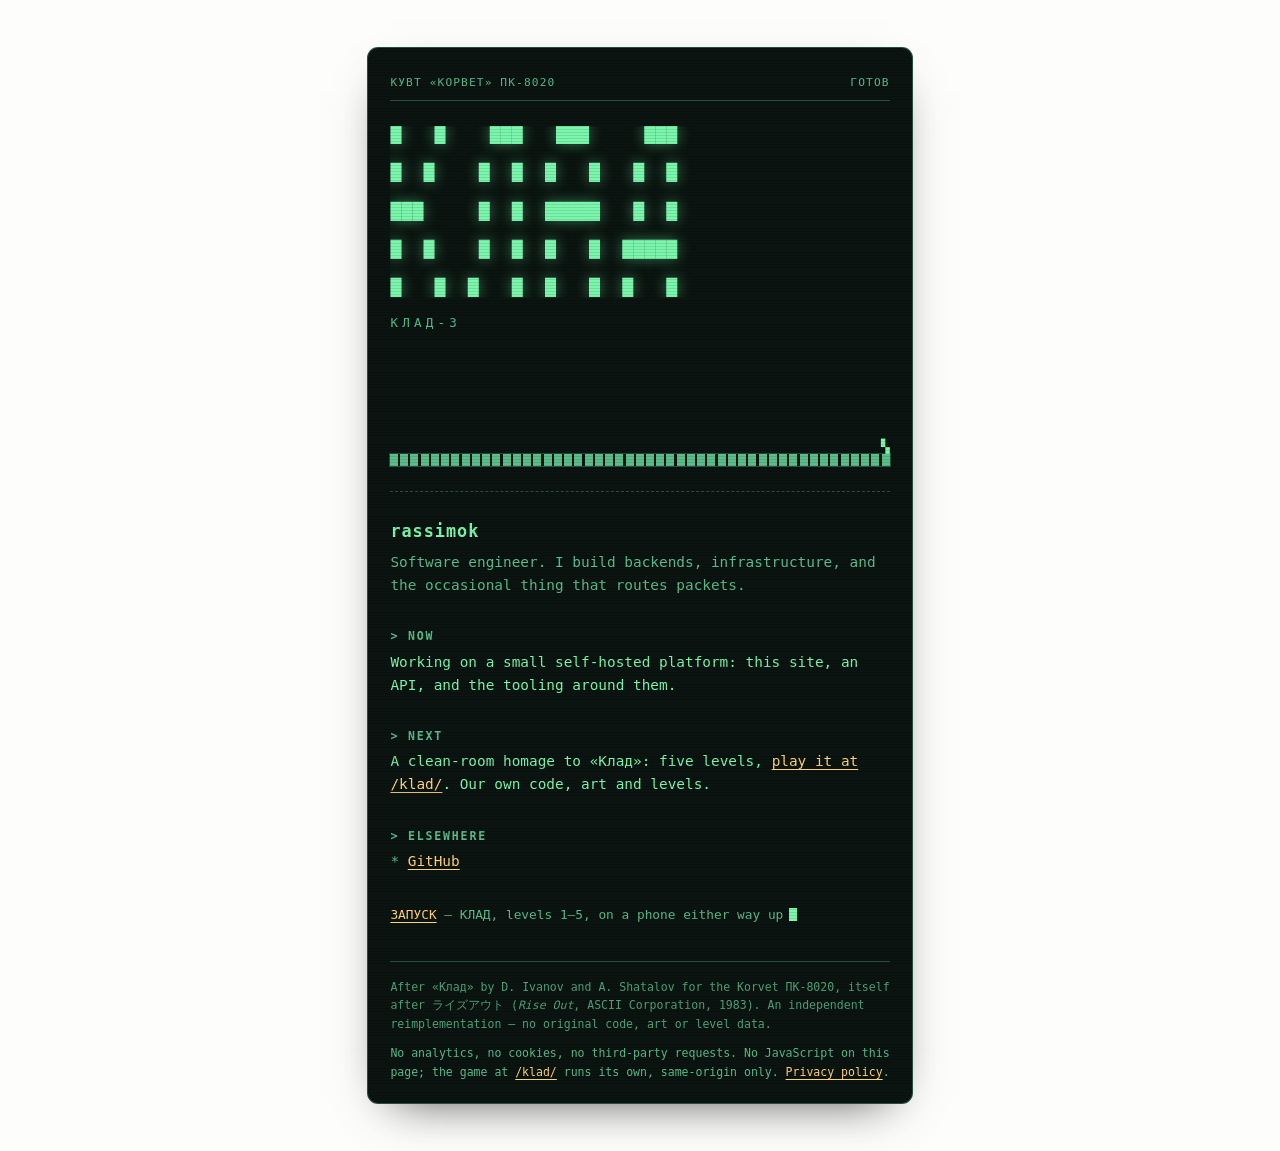
==== commit 77b1d731: "feat: privacy page at /privacy/, linked from the home page and the game (RAS-57)" ====
--- a/index.html
+++ b/index.html
@@ -3,117 +3,68 @@
 <head>
 <meta charset="utf-8">
 <meta name="viewport" content="width=device-width, initial-scale=1">
-<meta name="color-scheme" content="dark">
-<meta name="theme-color" content="#0a0b0d">
 <title>rassimok</title>
-<meta name="description" content="rassimok: software engineer. Backends, infrastructure, and the occasional thing that routes packets.">
+<meta name="description" content="Personal site.">
 <link rel="stylesheet" href="/style.css">
 <link rel="icon" href="/favicon.svg" type="image/svg+xml">
 </head>
-<!-- Generated by tools/wordmark.py. Edit the generator, not this file. -->
-<body class="splash">
-<main>
-<h1><a class="mark" href="/about/"><span class="sr">rassimok</span>
-<svg class="word" viewBox="-14 -14 537.5 134.5" aria-hidden="true" focusable="false">
-<g class="ink l0">
-<path class="g1" transform="translate(0 0)" d="M6.5 106.5V33.5" pathLength="1"/>
-<path class="g1" transform="translate(0 0)" d="M6.5 70A30 30 0 0 1 36.5 40h3" pathLength="1"/>
-<path class="g2" transform="translate(50.5 0)" d="M6.5 70a30 30 0 1 1 60 0a30 30 0 1 1 -60 0" pathLength="1"/>
-<path class="g2" transform="translate(50.5 0)" d="M66.5 33.5V106.5" pathLength="1"/>
-<path class="g3" transform="translate(134.5 0)" d="M40.09 47.5A18 15 0 1 0 24.5 70A18 15 0 1 1 8.91 92.5" pathLength="1"/>
-<path class="g4" transform="translate(194.5 0)" d="M40.09 47.5A18 15 0 1 0 24.5 70A18 15 0 1 1 8.91 92.5" pathLength="1"/>
-<path class="g5" transform="translate(254.5 0)" d="M13 106.5V33.5" pathLength="1"/>
-<path class="g5" transform="translate(254.5 0)" d="M6.5 12a6.5 6.5 0 1 1 13 0a6.5 6.5 0 1 1 -13 0" pathLength="1"/>
-<path class="g6" transform="translate(291.5 0)" d="M6.5 106.5V55A15 15 0 0 1 36.5 55V106.5" pathLength="1"/>
-<path class="g6" transform="translate(291.5 0)" d="M36.5 55A15 15 0 0 1 66.5 55V106.5" pathLength="1"/>
-<path class="g7" transform="translate(375.5 0)" d="M6.5 70a30 30 0 1 1 60 0a30 30 0 1 1 -60 0" pathLength="1"/>
-<path class="g8" transform="translate(459.5 0)" d="M6.5 106.5V-1" pathLength="1"/>
-<path class="g8" transform="translate(459.5 0)" d="M42 40L6.5 74" pathLength="1"/>
-<path class="g8" transform="translate(459.5 0)" d="M21 60.1L44 106.5" pathLength="1"/>
-</g>
-<g class="ink l1">
-<path class="g1" transform="translate(0 0)" d="M6.5 106.5V33.5" pathLength="1"/>
-<path class="g1" transform="translate(0 0)" d="M6.5 70A30 30 0 0 1 36.5 40h3" pathLength="1"/>
-<path class="g2" transform="translate(50.5 0)" d="M6.5 70a30 30 0 1 1 60 0a30 30 0 1 1 -60 0" pathLength="1"/>
-<path class="g2" transform="translate(50.5 0)" d="M66.5 33.5V106.5" pathLength="1"/>
-<path class="g3" transform="translate(134.5 0)" d="M40.09 47.5A18 15 0 1 0 24.5 70A18 15 0 1 1 8.91 92.5" pathLength="1"/>
-<path class="g4" transform="translate(194.5 0)" d="M40.09 47.5A18 15 0 1 0 24.5 70A18 15 0 1 1 8.91 92.5" pathLength="1"/>
-<path class="g5" transform="translate(254.5 0)" d="M13 106.5V33.5" pathLength="1"/>
-<path class="g5" transform="translate(254.5 0)" d="M6.5 12a6.5 6.5 0 1 1 13 0a6.5 6.5 0 1 1 -13 0" pathLength="1"/>
-<path class="g6" transform="translate(291.5 0)" d="M6.5 106.5V55A15 15 0 0 1 36.5 55V106.5" pathLength="1"/>
-<path class="g6" transform="translate(291.5 0)" d="M36.5 55A15 15 0 0 1 66.5 55V106.5" pathLength="1"/>
-<path class="g7" transform="translate(375.5 0)" d="M6.5 70a30 30 0 1 1 60 0a30 30 0 1 1 -60 0" pathLength="1"/>
-<path class="g8" transform="translate(459.5 0)" d="M6.5 106.5V-1" pathLength="1"/>
-<path class="g8" transform="translate(459.5 0)" d="M42 40L6.5 74" pathLength="1"/>
-<path class="g8" transform="translate(459.5 0)" d="M21 60.1L44 106.5" pathLength="1"/>
-</g>
-<g class="ink l2">
-<path class="g1" transform="translate(0 0)" d="M6.5 106.5V33.5" pathLength="1"/>
-<path class="g1" transform="translate(0 0)" d="M6.5 70A30 30 0 0 1 36.5 40h3" pathLength="1"/>
-<path class="g2" transform="translate(50.5 0)" d="M6.5 70a30 30 0 1 1 60 0a30 30 0 1 1 -60 0" pathLength="1"/>
-<path class="g2" transform="translate(50.5 0)" d="M66.5 33.5V106.5" pathLength="1"/>
-<path class="g3" transform="translate(134.5 0)" d="M40.09 47.5A18 15 0 1 0 24.5 70A18 15 0 1 1 8.91 92.5" pathLength="1"/>
-<path class="g4" transform="translate(194.5 0)" d="M40.09 47.5A18 15 0 1 0 24.5 70A18 15 0 1 1 8.91 92.5" pathLength="1"/>
-<path class="g5" transform="translate(254.5 0)" d="M13 106.5V33.5" pathLength="1"/>
-<path class="g5" transform="translate(254.5 0)" d="M6.5 12a6.5 6.5 0 1 1 13 0a6.5 6.5 0 1 1 -13 0" pathLength="1"/>
-<path class="g6" transform="translate(291.5 0)" d="M6.5 106.5V55A15 15 0 0 1 36.5 55V106.5" pathLength="1"/>
-<path class="g6" transform="translate(291.5 0)" d="M36.5 55A15 15 0 0 1 66.5 55V106.5" pathLength="1"/>
-<path class="g7" transform="translate(375.5 0)" d="M6.5 70a30 30 0 1 1 60 0a30 30 0 1 1 -60 0" pathLength="1"/>
-<path class="g8" transform="translate(459.5 0)" d="M6.5 106.5V-1" pathLength="1"/>
-<path class="g8" transform="translate(459.5 0)" d="M42 40L6.5 74" pathLength="1"/>
-<path class="g8" transform="translate(459.5 0)" d="M21 60.1L44 106.5" pathLength="1"/>
-</g>
-<g class="ink l3">
-<path class="g1" transform="translate(0 0)" d="M6.5 106.5V33.5" pathLength="1"/>
-<path class="g1" transform="translate(0 0)" d="M6.5 70A30 30 0 0 1 36.5 40h3" pathLength="1"/>
-<path class="g2" transform="translate(50.5 0)" d="M6.5 70a30 30 0 1 1 60 0a30 30 0 1 1 -60 0" pathLength="1"/>
-<path class="g2" transform="translate(50.5 0)" d="M66.5 33.5V106.5" pathLength="1"/>
-<path class="g3" transform="translate(134.5 0)" d="M40.09 47.5A18 15 0 1 0 24.5 70A18 15 0 1 1 8.91 92.5" pathLength="1"/>
-<path class="g4" transform="translate(194.5 0)" d="M40.09 47.5A18 15 0 1 0 24.5 70A18 15 0 1 1 8.91 92.5" pathLength="1"/>
-<path class="g5" transform="translate(254.5 0)" d="M13 106.5V33.5" pathLength="1"/>
-<path class="g5" transform="translate(254.5 0)" d="M6.5 12a6.5 6.5 0 1 1 13 0a6.5 6.5 0 1 1 -13 0" pathLength="1"/>
-<path class="g6" transform="translate(291.5 0)" d="M6.5 106.5V55A15 15 0 0 1 36.5 55V106.5" pathLength="1"/>
-<path class="g6" transform="translate(291.5 0)" d="M36.5 55A15 15 0 0 1 66.5 55V106.5" pathLength="1"/>
-<path class="g7" transform="translate(375.5 0)" d="M6.5 70a30 30 0 1 1 60 0a30 30 0 1 1 -60 0" pathLength="1"/>
-<path class="g8" transform="translate(459.5 0)" d="M6.5 106.5V-1" pathLength="1"/>
-<path class="g8" transform="translate(459.5 0)" d="M42 40L6.5 74" pathLength="1"/>
-<path class="g8" transform="translate(459.5 0)" d="M21 60.1L44 106.5" pathLength="1"/>
-</g>
-<g class="ink l4">
-<path class="g1" transform="translate(0 0)" d="M6.5 106.5V33.5" pathLength="1"/>
-<path class="g1" transform="translate(0 0)" d="M6.5 70A30 30 0 0 1 36.5 40h3" pathLength="1"/>
-<path class="g2" transform="translate(50.5 0)" d="M6.5 70a30 30 0 1 1 60 0a30 30 0 1 1 -60 0" pathLength="1"/>
-<path class="g2" transform="translate(50.5 0)" d="M66.5 33.5V106.5" pathLength="1"/>
-<path class="g3" transform="translate(134.5 0)" d="M40.09 47.5A18 15 0 1 0 24.5 70A18 15 0 1 1 8.91 92.5" pathLength="1"/>
-<path class="g4" transform="translate(194.5 0)" d="M40.09 47.5A18 15 0 1 0 24.5 70A18 15 0 1 1 8.91 92.5" pathLength="1"/>
-<path class="g5" transform="translate(254.5 0)" d="M13 106.5V33.5" pathLength="1"/>
-<path class="g5" transform="translate(254.5 0)" d="M6.5 12a6.5 6.5 0 1 1 13 0a6.5 6.5 0 1 1 -13 0" pathLength="1"/>
-<path class="g6" transform="translate(291.5 0)" d="M6.5 106.5V55A15 15 0 0 1 36.5 55V106.5" pathLength="1"/>
-<path class="g6" transform="translate(291.5 0)" d="M36.5 55A15 15 0 0 1 66.5 55V106.5" pathLength="1"/>
-<path class="g7" transform="translate(375.5 0)" d="M6.5 70a30 30 0 1 1 60 0a30 30 0 1 1 -60 0" pathLength="1"/>
-<path class="g8" transform="translate(459.5 0)" d="M6.5 106.5V-1" pathLength="1"/>
-<path class="g8" transform="translate(459.5 0)" d="M42 40L6.5 74" pathLength="1"/>
-<path class="g8" transform="translate(459.5 0)" d="M21 60.1L44 106.5" pathLength="1"/>
-</g>
-<g class="pk">
-<path class="g1" transform="translate(0 0)" d="M6.5 106.5V33.5" pathLength="1"/>
-<path class="g1" transform="translate(0 0)" d="M6.5 70A30 30 0 0 1 36.5 40h3" pathLength="1"/>
-<path class="g2" transform="translate(50.5 0)" d="M6.5 70a30 30 0 1 1 60 0a30 30 0 1 1 -60 0" pathLength="1"/>
-<path class="g2" transform="translate(50.5 0)" d="M66.5 33.5V106.5" pathLength="1"/>
-<path class="g3" transform="translate(134.5 0)" d="M40.09 47.5A18 15 0 1 0 24.5 70A18 15 0 1 1 8.91 92.5" pathLength="1"/>
-<path class="g4" transform="translate(194.5 0)" d="M40.09 47.5A18 15 0 1 0 24.5 70A18 15 0 1 1 8.91 92.5" pathLength="1"/>
-<path class="g5" transform="translate(254.5 0)" d="M13 106.5V33.5" pathLength="1"/>
-<path class="g5" transform="translate(254.5 0)" d="M6.5 12a6.5 6.5 0 1 1 13 0a6.5 6.5 0 1 1 -13 0" pathLength="1"/>
-<path class="g6" transform="translate(291.5 0)" d="M6.5 106.5V55A15 15 0 0 1 36.5 55V106.5" pathLength="1"/>
-<path class="g6" transform="translate(291.5 0)" d="M36.5 55A15 15 0 0 1 66.5 55V106.5" pathLength="1"/>
-<path class="g7" transform="translate(375.5 0)" d="M6.5 70a30 30 0 1 1 60 0a30 30 0 1 1 -60 0" pathLength="1"/>
-<path class="g8" transform="translate(459.5 0)" d="M6.5 106.5V-1" pathLength="1"/>
-<path class="g8" transform="translate(459.5 0)" d="M42 40L6.5 74" pathLength="1"/>
-<path class="g8" transform="translate(459.5 0)" d="M21 60.1L44 106.5" pathLength="1"/>
-</g>
-<circle class="ping" cx="267.5" cy="12" r="13"/>
-</svg>
-</a></h1>
+<body>
+<main class="crt">
+  <div class="screen">
+
+    <p class="statusline">
+      <span lang="ru">КУВТ «КОРВЕТ» ПК-8020</span>
+      <span lang="ru">ГОТОВ</span>
+    </p>
+
+    <pre class="wordmark" role="img" aria-label="КЛАД"><span>█   █    ███   ███     ███</span>
+<span>█  █    █  █  █   █   █  █</span>
+<span>███     █  █  █████   █  █</span>
+<span>█  █    █  █  █   █  █████</span>
+<span>█   █  █   █  █   █  █   █</span></pre>
+    <p class="cartridge" lang="ru">КЛАД&#8209;3</p>
+
+    <div class="reel" aria-hidden="true">
+      <p><span class="k">who</span>rassimok &middot; software engineer</p>
+      <p><span class="k">builds</span>backends, infrastructure, the odd thing that routes packets</p>
+      <p><span class="k">now</span>a small self-hosted platform: this site, an API, the tooling around them</p>
+      <p><span class="k">next</span><span lang="ru">КЛАД</span> reborn &mdash; a clean-room homage, playable at /klad/</p>
+      <p><span class="k">rules</span>no analytics &middot; no cookies &middot; no third parties &middot; no JavaScript</p>
+    </div>
+    <p class="bar" aria-hidden="true"><span class="run"></span><span class="fill"></span></p>
+
+    <div class="copy">
+    <hr>
+
+    <h1>rassimok</h1>
+    <p class="lede">Software engineer. I build backends, infrastructure, and the occasional thing that routes packets.</p>
+
+    <h2>Now</h2>
+    <p>Working on a small self-hosted platform: this site, an API, and the tooling around them.</p>
+
+    <h2>Next</h2>
+    <p>A clean-room homage to <span lang="ru">«Клад»</span>: five levels, <a href="/klad/">play it at /klad/</a>. Our own code, art and levels.</p>
+
+    <h2>Elsewhere</h2>
+    <ul class="links">
+      <li><a href="https://github.com/rassimok-dev" rel="me noopener">GitHub</a></li>
+    </ul>
+
+    <p class="prompt"><a href="/klad/" lang="ru">ЗАПУСК</a> &mdash; КЛАД, levels 1&ndash;5, on a phone either way up<span class="caret" aria-hidden="true"></span></p>
+
+    <footer>
+      <p class="origin">After <span lang="ru">«Клад»</span> by D. Ivanov and
+      A. Shatalov for the Korvet <span lang="ru">ПК-8020</span>, itself after
+      <span lang="ja">ライズアウト</span> (<i>Rise Out</i>, ASCII Corporation,
+      1983). An independent reimplementation &mdash; no original code, art or
+      level data.</p>
+      <p>No analytics, no cookies, no third-party requests. No JavaScript on
+      this page; the game at <a href="/klad/">/klad/</a> runs its own, same-origin only.
+      <a href="/privacy/">Privacy policy</a>.</p>
+    </footer>
+    </div>
+
+  </div>
 </main>
 </body>
 </html>
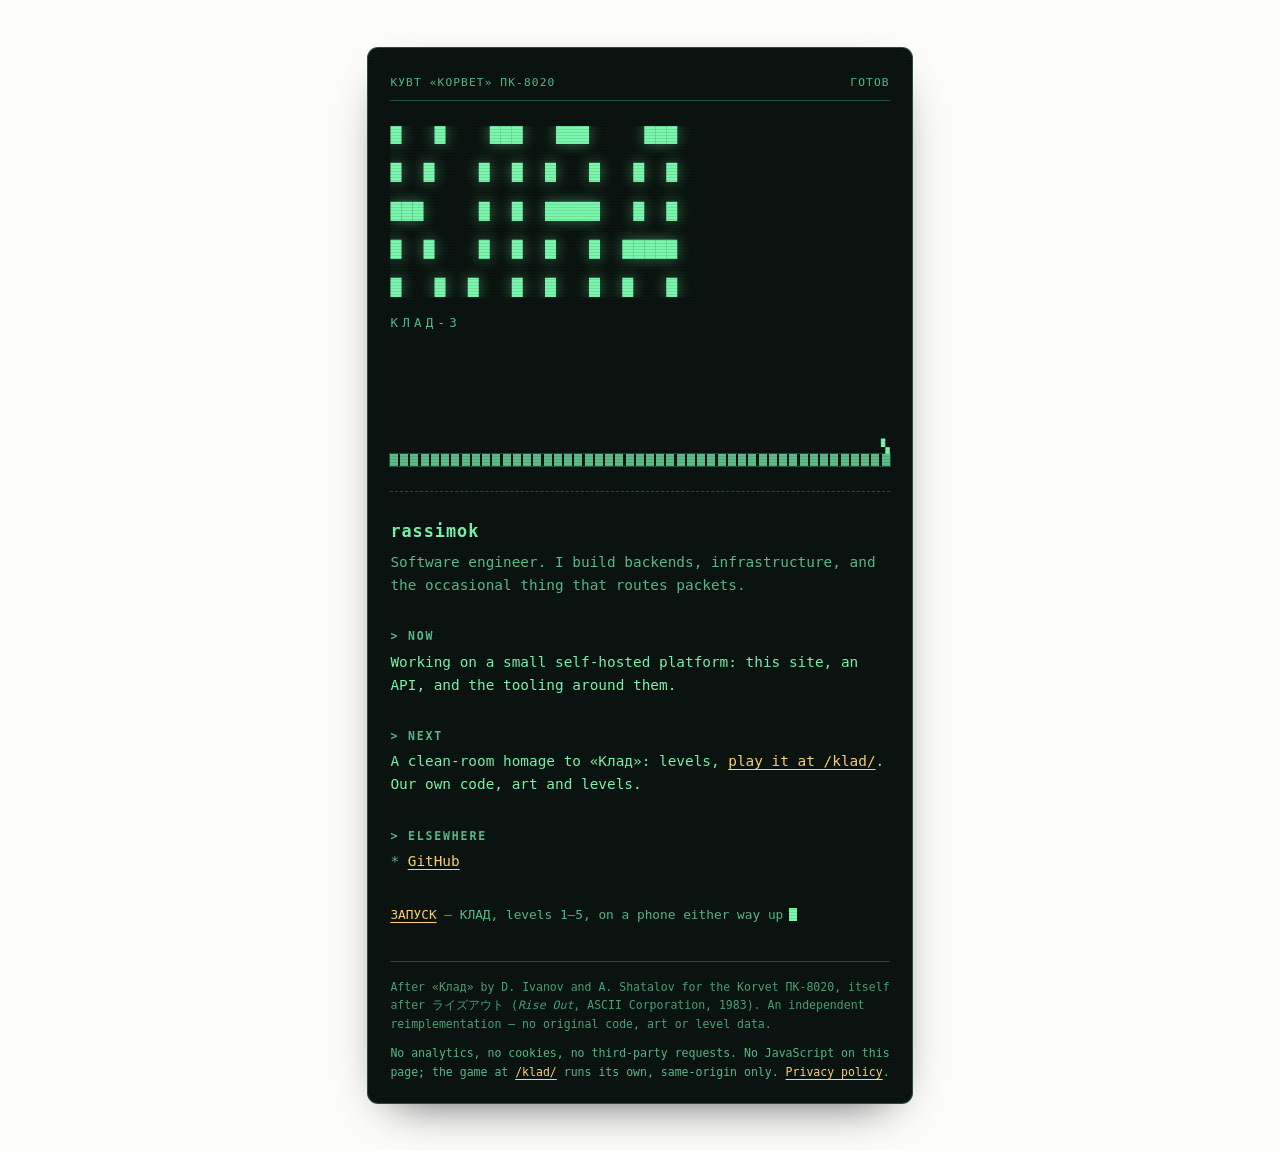
==== commit 144e9c3e: "feat(klad): step through levels on the title screen, no level count in texts (RAS-63)" ====
--- a/index.html
+++ b/index.html
@@ -43,7 +43,7 @@
     <p>Working on a small self-hosted platform: this site, an API, and the tooling around them.</p>
 
     <h2>Next</h2>
-    <p>A clean-room homage to <span lang="ru">«Клад»</span>: five levels, <a href="/klad/">play it at /klad/</a>. Our own code, art and levels.</p>
+    <p>A clean-room homage to <span lang="ru">«Клад»</span>: levels, <a href="/klad/">play it at /klad/</a>. Our own code, art and levels.</p>
 
     <h2>Elsewhere</h2>
     <ul class="links">
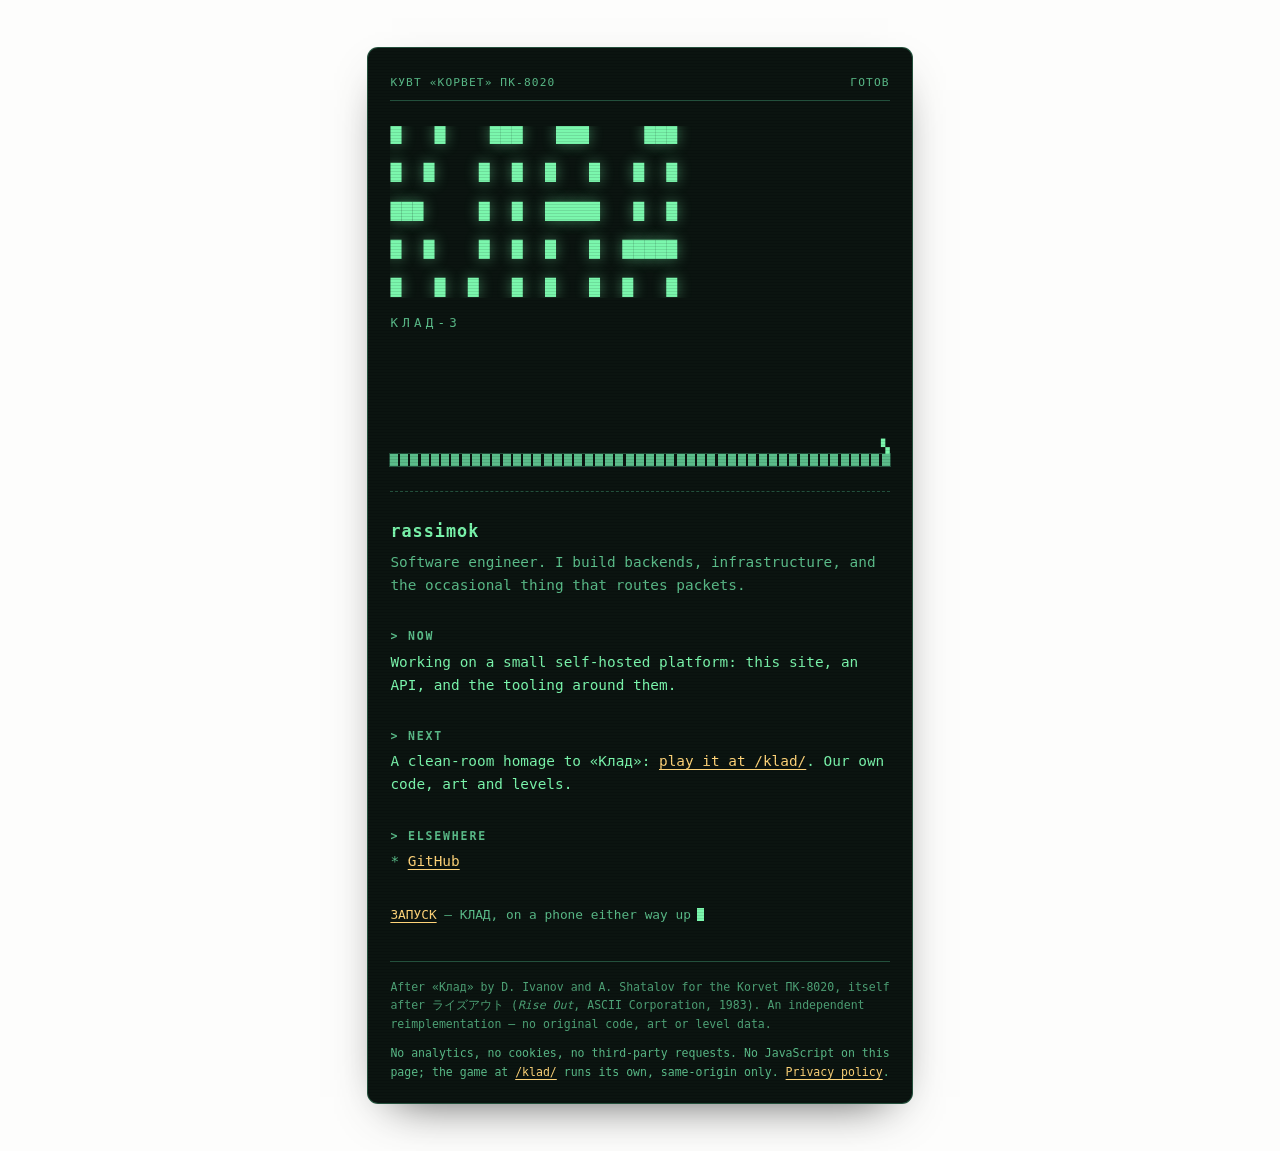
==== commit 9cfb49fb: "fix(klad): no level count on the home page, test the last-level clear and the pad (RAS-63)" ====
--- a/index.html
+++ b/index.html
@@ -43,14 +43,14 @@
     <p>Working on a small self-hosted platform: this site, an API, and the tooling around them.</p>
 
     <h2>Next</h2>
-    <p>A clean-room homage to <span lang="ru">«Клад»</span>: levels, <a href="/klad/">play it at /klad/</a>. Our own code, art and levels.</p>
+    <p>A clean-room homage to <span lang="ru">«Клад»</span>: <a href="/klad/">play it at /klad/</a>. Our own code, art and levels.</p>
 
     <h2>Elsewhere</h2>
     <ul class="links">
       <li><a href="https://github.com/rassimok-dev" rel="me noopener">GitHub</a></li>
     </ul>
 
-    <p class="prompt"><a href="/klad/" lang="ru">ЗАПУСК</a> &mdash; КЛАД, levels 1&ndash;5, on a phone either way up<span class="caret" aria-hidden="true"></span></p>
+    <p class="prompt"><a href="/klad/" lang="ru">ЗАПУСК</a> &mdash; КЛАД, on a phone either way up<span class="caret" aria-hidden="true"></span></p>
 
     <footer>
       <p class="origin">After <span lang="ru">«Клад»</span> by D. Ivanov and
